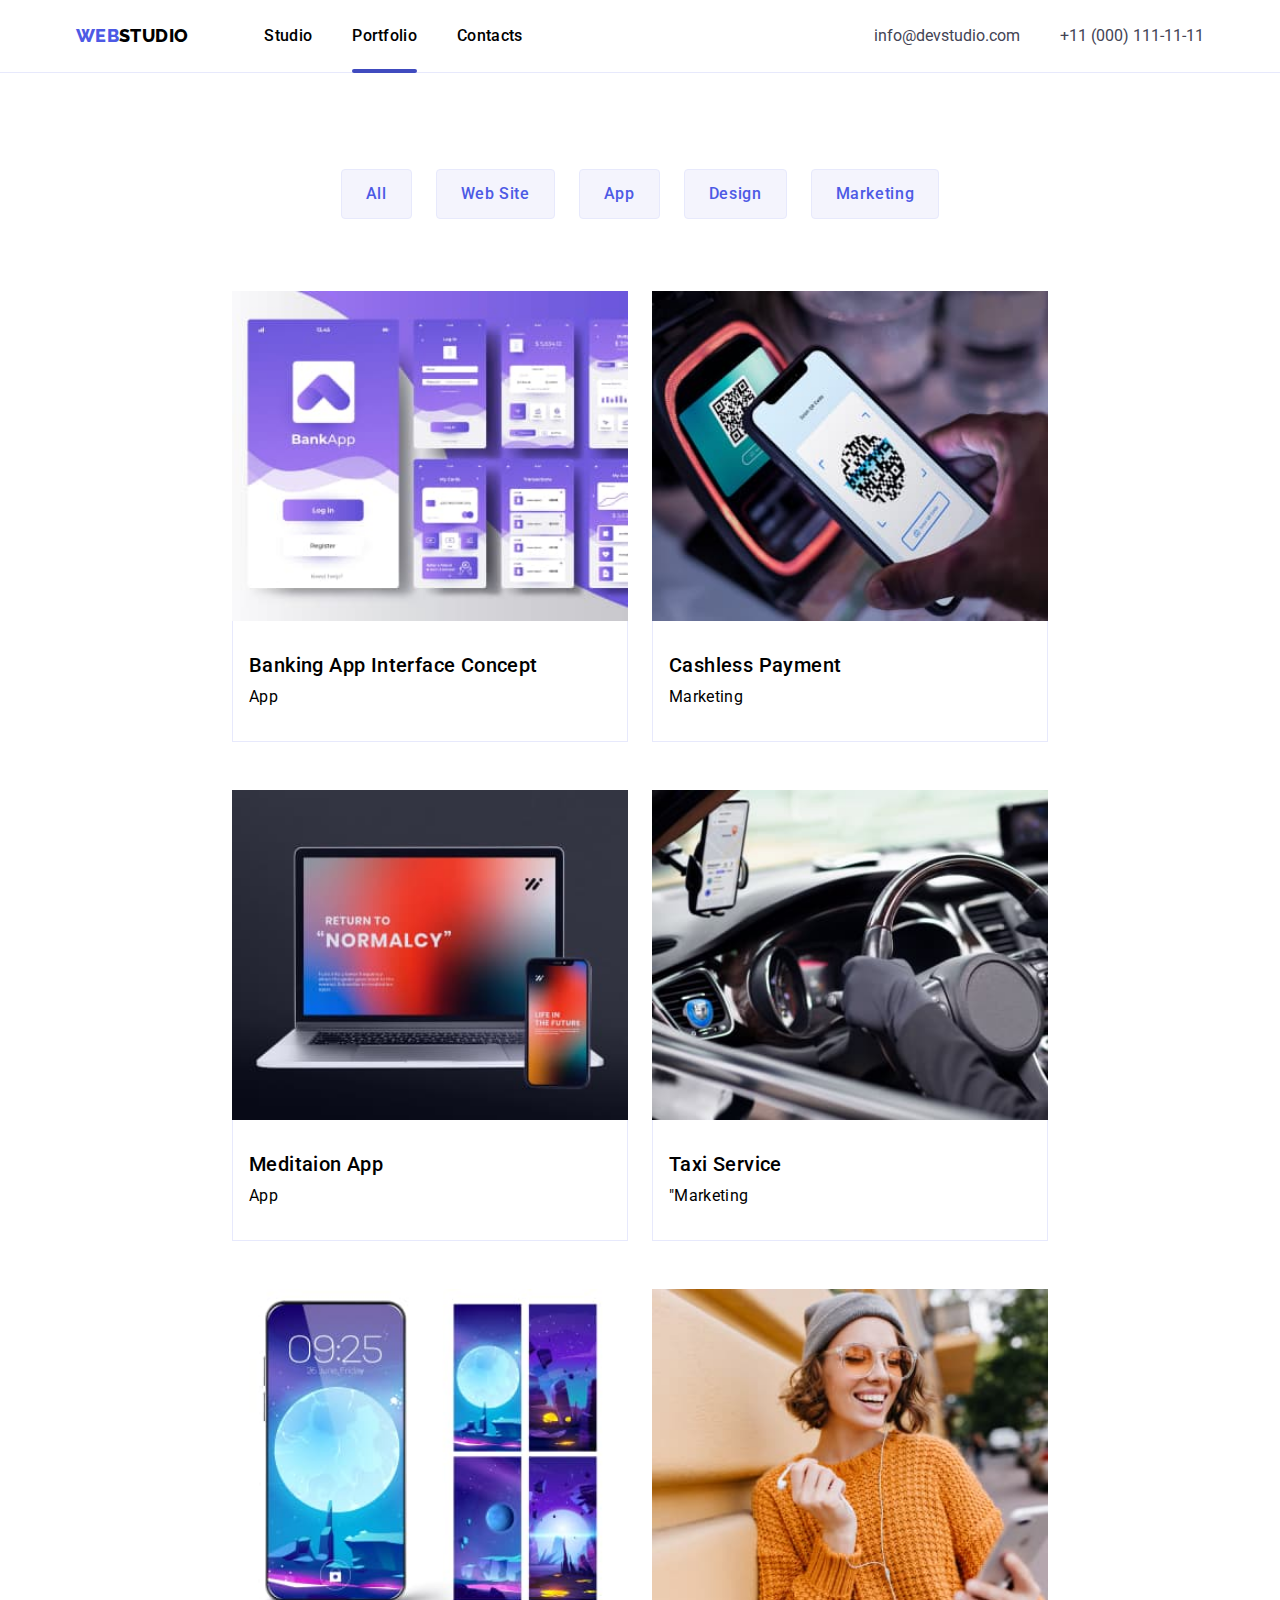
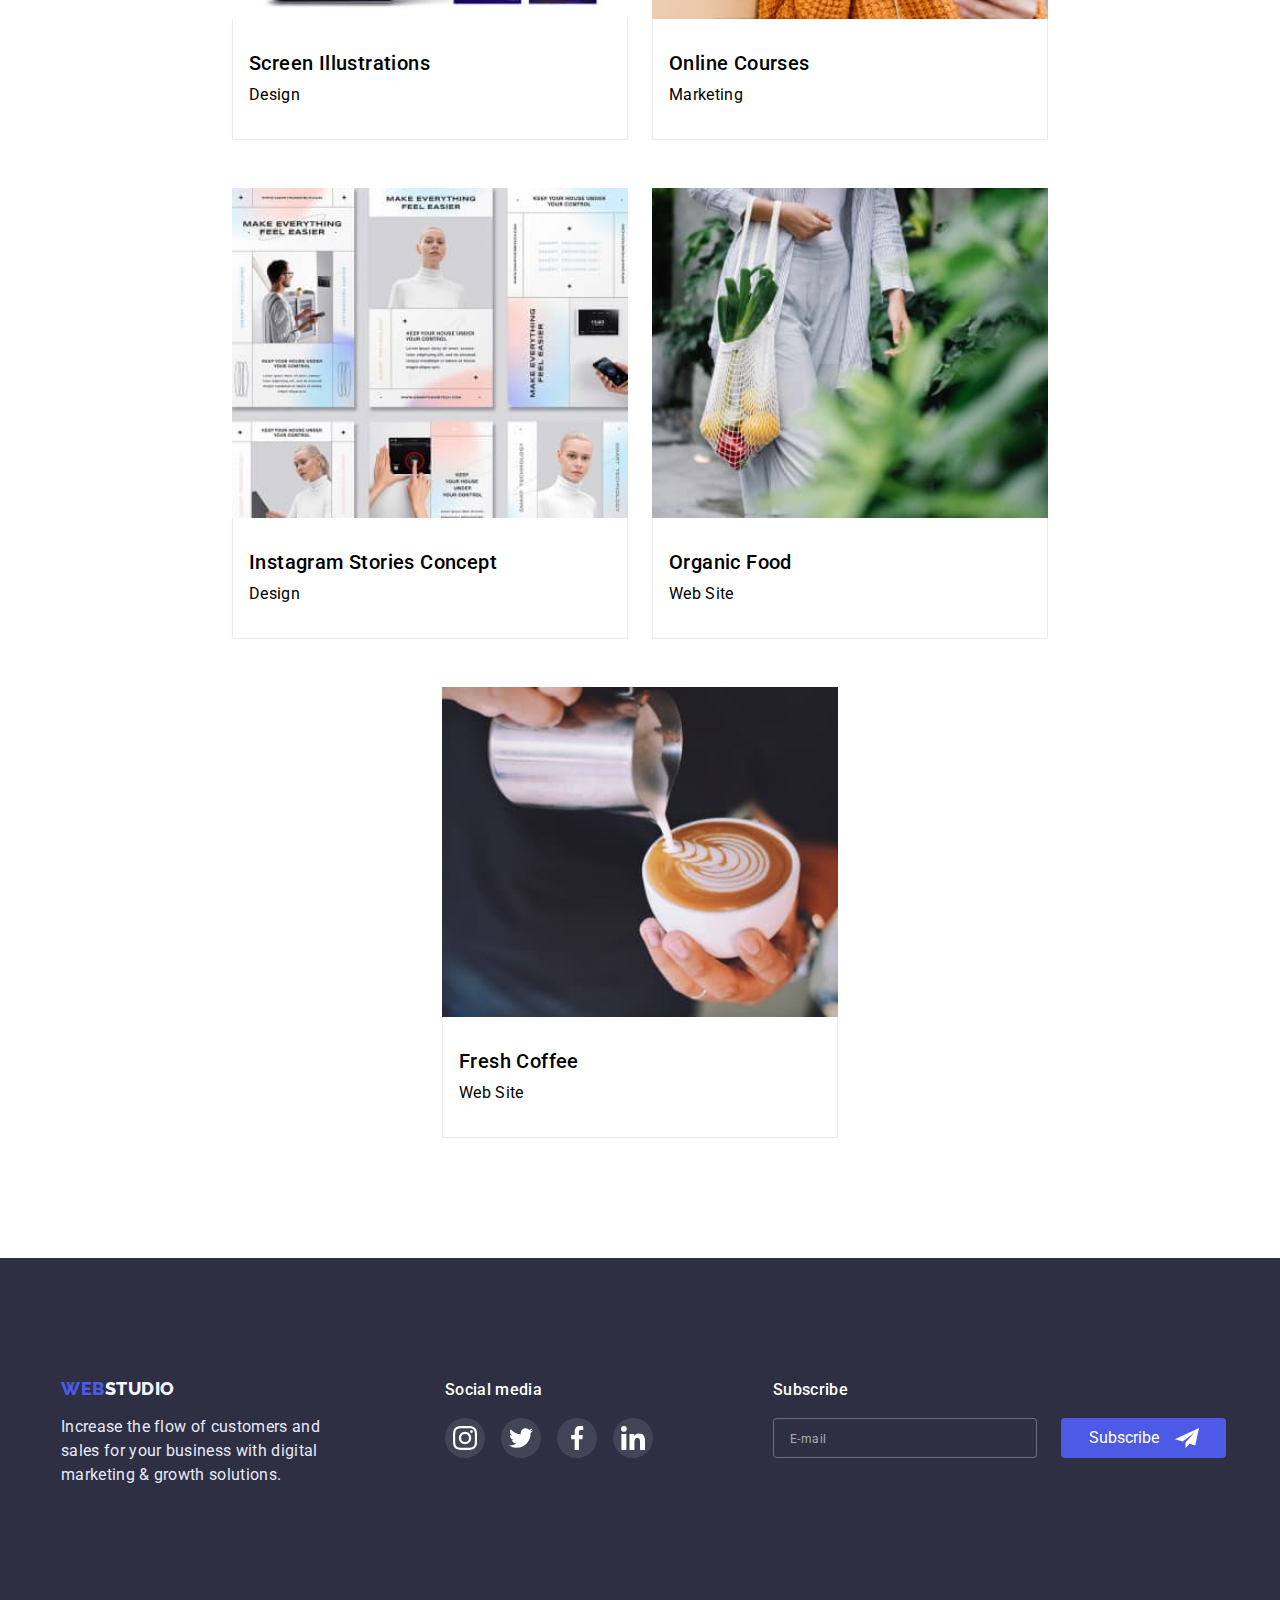
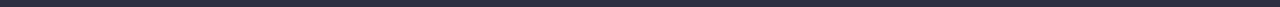
==== portfolio.html @ 630d1b1d "main" ====
<!DOCTYPE html>
<html lang="en">
  <head>
    <meta charset="UTF-8" />
    <meta http-equiv="X-UA-Compatible" content="IE=edge" />
    <meta name="viewport" content="width=device-width, initial-scale=1.0" />
    <title>Portfolio</title>
    <link rel="preconnect" href="https://fonts.googleapis.com" />
    <link rel="preconnect" href="https://fonts.gstatic.com" crossorigin />
    <link
      href="https://fonts.googleapis.com/css2?family=Raleway:wght@800&family=Roboto:wght@400;500;700;900&display=swap"
      rel="stylesheet"
    />
    <link
      rel="stylesheet"
      href="https://cdnjs.cloudflare.com/ajax/libs/modern-normalize/1.1.0/modern-normalize.min.css"
    />
    <link rel="stylesheet" href="./css/styles.css" />
    <link rel="stylesheet" href="./css/mobile.css" />
    <link rel="stylesheet" href="./css/tablet.css" />
    <link rel="stylesheet" href="./css/desktop.css" />
  </head>
  <body>
    <header class="header">
      <div class="header-container container">
        <nav class="header-navigation">
          <a class="header-logo link" href="./index.html"
            ><span class="header-logo-website">Web</span>Studio</a
          >
          <ul class="header-list list">
            <li class="header-item">
              <a class="header-link link" href="./index.html">Studio</a>
            </li>
            <li class="header-item">
              <a class="header-link link current" href="./portfolio.html"
                >Portfolio</a
              >
            </li>
            <li class="header-item">
              <a class="header-link link" href="">Contacts</a>
            </li>
          </ul>
        </nav>
        <address class="header-adress">
          <ul class="adress-list list">
            <li class="adress-item">
              <a class="adress-link link" href="mailto:info@devstudio.com"
                >info@devstudio.com</a
              >
            </li>
            <li class="adress-item">
              <a class="adress-link link" href="tel:+110001111111"
                >+11 (000) 111-11-11</a
              >
            </li>
          </ul>
        </address>
        <button type="button" data-menu-open class="menu-open">
          <svg class="menu-open-icon" width="32" height="22">
            <use href="./images/icons.svg#icon-open-menu"></use>
          </svg>
        </button>
      </div>
      <div class="mobmenu is-hidden" data-menu>
        <div class="container">
          <div>
            <button type="button" data-menu-close class="menu-close">
              <svg class="modal-close-icon" width="8" height="8">
                <use href="./images/icons.svg#icon-close-button"></use>
              </svg>
            </button>
            <ul class="mobmenu-list list">
              <li class="mobmenu-item">
                <a class="mobmenu-link link current" href="./index.html"
                  >Studio</a
                >
              </li>
              <li class="mobmenu-item">
                <a class="mobmenu-link link" href="./portfolio.html"
                  >Portfolio</a
                >
              </li>
              <li class="mobmenu-item">
                <a class="mobmenu-link link" href="">Contacts</a>
              </li>
            </ul>
          </div>
          <div>
            <ul class="mobmenu-adress-list list">
              <li class="mobmenu-tel-item">
                <a class="mobmenu-tel-link link" href="tel:+110001111111"
                  >+11 (000) 111-11-11</a
                >
              </li>
              <li class="mobmenu-email-item">
                <a
                  class="mobmenu-email-link link"
                  href="mailto:info@devstudio.com"
                  >info@devstudio.com</a
                >
              </li>
            </ul>
            <ul class="mobmenu-soc-list list">
              <li class="mobmenu-soc-item">
                <a href="" class="mobmenu-soc-link link">
                  <svg class="mobmenu-soc-icon" width="24" height="24">
                    <use href="./images/icons.svg#icon-instagram"></use>
                  </svg>
                </a>
              </li>
              <li class="mobmenu-soc-item">
                <a href="" class="mobmenu-soc-link link">
                  <svg class="mobmenu-soc-icon" width="24" height="24">
                    <use href="./images/icons.svg#icon-twitter"></use>
                  </svg>
                </a>
              </li>
              <li class="mobmenu-soc-item">
                <a href="" class="mobmenu-soc-link link">
                  <svg class="mobmenu-soc-icon" width="24" height="24">
                    <use href="./images/icons.svg#icon-facebook"></use>
                  </svg>
                </a>
              </li>
              <li class="mobmenu-soc-item">
                <a href="" class="mobmenu-soc-link link">
                  <svg class="mobmenu-soc-icon" width="24" height="24">
                    <use href="./images/icons.svg#icon-linkedin"></use>
                  </svg>
                </a>
              </li>
            </ul>
          </div>
        </div>
      </div>
    </header>

    <main>
      <section class="benefits">
        <div class="container">
          <h1 class="visually-hidden">Benefits</h1>
          <ul class="sort-list list">
            <li class="button-item">
              <button class="sort-btn" type="button">All</button>
            </li>
            <li class="button-item">
              <button class="sort-btn" type="button">Web Site</button>
            </li>
            <li class="button-item">
              <button class="sort-btn" type="button">App</button>
            </li>
            <li class="button-item">
              <button class="sort-btn" type="button">Design</button>
            </li>
            <li class="button-item">
              <button class="sort-btn" type="button">Marketing</button>
            </li>
          </ul>
          <ul class="benefits-list list">
            <li class="benefits-item">
              <a class="benefits-link link" href=""
                ><div class="benefits-wrap">
                  <picture>
                    <source
                      srcset="./images/img-8.jpg 1x, ./images/img-8_2x.jpg 2x"
                      media="(min-width: 1200px)"
                    />
                    <source
                      srcset="
                        ./images/img-8-tab.jpg    1x,
                        ./images/img-8-tab_2x.jpg 2x
                      "
                      media="(min-width: 768px)"
                    />
                    <source
                      srcset="
                        ./images/img-8-mob.jpg    1x,
                        ./images/img-8-mob_2x.jpg 2x
                      "
                      media="(max-width: 767px)"
                    />
                    <img
                      src="./images/img-8-mob.jpg"
                      alt="Banking App"
                      width="396"
                    />
                  </picture>
                  <p class="benefits-cover-text">
                    14 Stylish and User-Friendly App Design Concepts · Task
                    Manager App · Calorie Tracker App · Exotic Fruit Ecommerce
                    App · Cloud Storage App
                  </p>
                </div>
                <div class="benefits-text-container">
                  <h2 class="benefits-subtitle">
                    Banking App Interface Concept
                  </h2>
                  <p class="benefits-text">App</p>
                </div></a
              >
            </li>
            <li class="benefits-item">
              <a class="benefits-link link" href=""
                ><div class="benefits-wrap">
                  <picture>
                    <source
                      srcset="./images/img-9.jpg 1x, ./images/img-9_2x.jpg 2x"
                      media="(min-width: 1200px)"
                    />
                    <source
                      srcset="
                        ./images/img-9-tab.jpg    1x,
                        ./images/img-9-tab_2x.jpg 2x
                      "
                      media="(min-width: 768px)"
                    />
                    <source
                      srcset="
                        ./images/img-9-mob.jpg    1x,
                        ./images/img-9-mob_2x.jpg 2x
                      "
                      media="(max-width: 767px)"
                    />
                    <img
                      src="./images/img-9-mob.jpg"
                      alt="Cashless Payment"
                      width="396"
                    />
                  </picture>
                  <p class="benefits-cover-text">
                    14 Stylish and User-Friendly App Design Concepts · Task
                    Manager App · Calorie Tracker App · Exotic Fruit Ecommerce
                    App · Cloud Storage App
                  </p>
                </div>
                <div class="benefits-text-container">
                  <h2 class="benefits-subtitle">Cashless Payment</h2>
                  <p class="benefits-text">Marketing</p>
                </div></a
              >
            </li>
            <li class="benefits-item">
              <a class="benefits-link link" href=""
                ><div class="benefits-wrap">
                  <picture>
                    <source
                      srcset="./images/img-10.jpg 1x, ./images/img-10_2x.jpg 2x"
                      media="(min-width: 1200px)"
                    />
                    <source
                      srcset="
                        ./images/img-10-tab.jpg    1x,
                        ./images/img-10-tab_2x.jpg 2x
                      "
                      media="(min-width: 768px)"
                    />
                    <source
                      srcset="
                        ./images/img-10-mob.jpg    1x,
                        ./images/img-10-mob_2x.jpg 2x
                      "
                      media="(max-width: 767px)"
                    />
                    <img
                      src="./images/img-10-mob.jpg"
                      alt="Meditaion App"
                      width="396"
                    />
                  </picture>
                  <p class="benefits-cover-text">
                    14 Stylish and User-Friendly App Design Concepts · Task
                    Manager App · Calorie Tracker App · Exotic Fruit Ecommerce
                    App · Cloud Storage App
                  </p>
                </div>
                <div class="benefits-text-container">
                  <h2 class="benefits-subtitle">Meditaion App</h2>
                  <p class="benefits-text">App</p>
                </div></a
              >
            </li>
            <li class="benefits-item">
              <a class="benefits-link link" href=""
                ><div class="benefits-wrap">
                  <picture>
                    <source
                      srcset="./images/img-11.jpg 1x, ./images/img-11_2x.jpg 2x"
                      media="(min-width: 1200px)"
                    />
                    <source
                      srcset="
                        ./images/img-11-tab.jpg    1x,
                        ./images/img-11-tab_2x.jpg 2x
                      "
                      media="(min-width: 768px)"
                    />
                    <source
                      srcset="
                        ./images/img-11-mob.jpg    1x,
                        ./images/img-11-mob_2x.jpg 2x
                      "
                      media="(max-width: 767px)"
                    />
                    <img
                      src="./images/img-11-mob.jpg"
                      alt="Taxi Service"
                      width="396"
                    />
                  </picture>
                  <p class="benefits-cover-text">
                    14 Stylish and User-Friendly App Design Concepts · Task
                    Manager App · Calorie Tracker App · Exotic Fruit Ecommerce
                    App · Cloud Storage App
                  </p>
                </div>
                <div class="benefits-text-container">
                  <h2 class="benefits-subtitle">Taxi Service</h2>
                  <p class="benefits-text">"Marketing</p>
                </div></a
              >
            </li>
            <li class="benefits-item">
              <a class="benefits-link link" href=""
                ><div class="benefits-wrap">
                  <picture>
                    <source
                      srcset="./images/img-12.jpg 1x, ./images/img-12_2x.jpg 2x"
                      media="(min-width: 1200px)"
                    />
                    <source
                      srcset="
                        ./images/img-12-tab.jpg    1x,
                        ./images/img-12-tab_2x.jpg 2x
                      "
                      media="(min-width: 768px)"
                    />
                    <source
                      srcset="
                        ./images/img-12-mob.jpg    1x,
                        ./images/img-12-mob_2x.jpg 2x
                      "
                      media="(max-width: 767px)"
                    />
                    <img
                      src="./images/img-12-mob.jpg"
                      alt="Screen Illustrations"
                      width="396"
                    />
                  </picture>
                  <p class="benefits-cover-text">
                    14 Stylish and User-Friendly App Design Concepts · Task
                    Manager App · Calorie Tracker App · Exotic Fruit Ecommerce
                    App · Cloud Storage App
                  </p>
                </div>
                <div class="benefits-text-container">
                  <h2 class="benefits-subtitle">Screen Illustrations</h2>
                  <p class="benefits-text">Design</p>
                </div></a
              >
            </li>
            <li class="benefits-item">
              <a class="benefits-link link" href=""
                ><div class="benefits-wrap">
                  <picture>
                    <source
                      srcset="./images/img-13.jpg 1x, ./images/img-13_2x.jpg 2x"
                      media="(min-width: 1200px)"
                    />
                    <source
                      srcset="
                        ./images/img-13-tab.jpg    1x,
                        ./images/img-13-tab_2x.jpg 2x
                      "
                      media="(min-width: 768px)"
                    />
                    <source
                      srcset="
                        ./images/img-13-mob.jpg    1x,
                        ./images/img-13-mob_2x.jpg 2x
                      "
                      media="(max-width: 767px)"
                    />
                    <img
                      src="./images/img-13-mob.jpg"
                      alt="Online Courses"
                      width="396"
                    />
                  </picture>
                  <p class="benefits-cover-text">
                    14 Stylish and User-Friendly App Design Concepts · Task
                    Manager App · Calorie Tracker App · Exotic Fruit Ecommerce
                    App · Cloud Storage App
                  </p>
                </div>
                <div class="benefits-text-container">
                  <h2 class="benefits-subtitle">Online Courses</h2>
                  <p class="benefits-text">Marketing</p>
                </div></a
              >
            </li>
            <li class="benefits-item">
              <a class="benefits-link link" href=""
                ><div class="benefits-wrap">
                  <picture>
                    <source
                      srcset="./images/img-14.jpg 1x, ./images/img-14_2x.jpg 2x"
                      media="(min-width: 1200px)"
                    />
                    <source
                      srcset="
                        ./images/img-14-tab.jpg    1x,
                        ./images/img-14-tab_2x.jpg 2x
                      "
                      media="(min-width: 768px)"
                    />
                    <source
                      srcset="
                        ./images/img-14-mob.jpg    1x,
                        ./images/img-14-mob_2x.jpg 2x
                      "
                      media="(max-width: 767px)"
                    />
                    <img
                      src="./images/img-14-mob.jpg"
                      alt="Instagram Stories Concept"
                      width="396"
                    />
                  </picture>
                  <p class="benefits-cover-text">
                    14 Stylish and User-Friendly App Design Concepts · Task
                    Manager App · Calorie Tracker App · Exotic Fruit Ecommerce
                    App · Cloud Storage App
                  </p>
                </div>
                <div class="benefits-text-container">
                  <h2 class="benefits-subtitle">Instagram Stories Concept</h2>
                  <p class="benefits-text">Design</p>
                </div></a
              >
            </li>
            <li class="benefits-item">
              <a class="benefits-link link" href=""
                ><div class="benefits-wrap">
                  <picture>
                    <source
                      srcset="./images/img-15.jpg 1x, ./images/img-15_2x.jpg 2x"
                      media="(min-width: 1200px)"
                    />
                    <source
                      srcset="
                        ./images/img-15-tab.jpg    1x,
                        ./images/img-15-tab_2x.jpg 2x
                      "
                      media="(min-width: 768px)"
                    />
                    <source
                      srcset="
                        ./images/img-15-mob.jpg    1x,
                        ./images/img-15-mob_2x.jpg 2x
                      "
                      media="(max-width: 767px)"
                    />
                    <img
                      src="./images/img-15-mob.jpg"
                      alt="Organic Food"
                      width="396"
                    />
                  </picture>
                  <p class="benefits-cover-text">
                    14 Stylish and User-Friendly App Design Concepts · Task
                    Manager App · Calorie Tracker App · Exotic Fruit Ecommerce
                    App · Cloud Storage App
                  </p>
                </div>
                <div class="benefits-text-container">
                  <h2 class="benefits-subtitle">Organic Food</h2>
                  <p class="benefits-text">Web Site</p>
                </div></a
              >
            </li>
            <li class="benefits-item">
              <a class="benefits-link link" href=""
                ><div class="benefits-wrap">
                  <picture>
                    <source
                      srcset="./images/img-16.jpg 1x, ./images/img-16_2x.jpg 2x"
                      media="(min-width: 1200px)"
                    />
                    <source
                      srcset="
                        ./images/img-16-tab.jpg    1x,
                        ./images/img-16-tab_2x.jpg 2x
                      "
                      media="(min-width: 768px)"
                    />
                    <source
                      srcset="
                        ./images/img-16-mob.jpg    1x,
                        ./images/img-16-mob_2x.jpg 2x
                      "
                      media="(max-width: 767px)"
                    />
                    <img
                      src="./images/img-16-mob.jpg"
                      alt="Fresh Coffee"
                      width="396"
                    />
                  </picture>
                  <p class="benefits-cover-text">
                    14 Stylish and User-Friendly App Design Concepts · Task
                    Manager App · Calorie Tracker App · Exotic Fruit Ecommerce
                    App · Cloud Storage App
                  </p>
                </div>
                <div class="benefits-text-container">
                  <h2 class="benefits-subtitle">Fresh Coffee</h2>
                  <p class="benefits-text">Web Site</p>
                </div></a
              >
            </li>
          </ul>
        </div>
      </section>
    </main>

    <footer class="footer section">
      <div class="footer-container container">
        <div class="">
          <a class="footer-logo link" href="./index.html"
            ><span class="footer-logo-website">Web</span>Studio</a
          >
          <p class="footer-text">
            Increase the flow of customers and sales for your business with
            digital marketing & growth solutions.
          </p>
        </div>
        <div class="footer-soc">
          <h2 class="footer-soc-title">Social media</h2>
          <ul class="footer-soc-list list">
            <li class="footer-soc-item">
              <a href="" class="footer-soc-link link">
                <svg class="footer-soc-icon" width="24" height="24">
                  <use href="./images/icons.svg#icon-instagram"></use>
                </svg>
              </a>
            </li>
            <li class="footer-soc-item">
              <a href="" class="footer-soc-link link">
                <svg class="footer-soc-icon" width="24" height="24">
                  <use href="./images/icons.svg#icon-twitter"></use>
                </svg>
              </a>
            </li>
            <li class="footer-soc-item">
              <a href="" class="footer-soc-link link">
                <svg class="footer-soc-icon" width="24" height="24">
                  <use href="./images/icons.svg#icon-facebook"></use>
                </svg>
              </a>
            </li>
            <li class="footer-soc-item">
              <a href="" class="footer-soc-link link">
                <svg class="footer-soc-icon" width="24" height="24">
                  <use href="./images/icons.svg#icon-linkedin"></use>
                </svg>
              </a>
            </li>
          </ul>
        </div>
        <div class="footer-subscribe">
          <p class="footer-subscribe-text">Subscribe</p>
          <form>
            <div class="footer-subscibe-wrap">
              <label class="visually-hidden" for=""></label>
              <input
                class="footer-subscribe-input"
                type="email"
                name="subscribe-email"
                placeholder="E-mail"
                required
              />
              <button class="footer-subscibe-btn" type="submit">
                Subscribe<svg
                  class="footer-subscribe-icon"
                  width="24"
                  height="24"
                >
                  <use href="./images/icons.svg#icon-frame"></use>
                </svg>
              </button>
            </div>
          </form>
        </div>
      </div>
    </footer>
    <script src="./js/menu.js"></script>
  </body>
</html>
---- css/styles.css ----
:root {
        --active-color: #404BBF;
        --primary-color: #2E2F42;
        --secondary-color: #434455;
        --text-color: #000;
        --primary-cubic: cubic-bezier(0.4, 0, 0.2, 1);
        --primary-time: 250ms;
        
}

body {
        font-family: 'Roboto', sans-serif;
        color: var(--text-color);
}

ul {
        margin: 0;
        padding: 0;
}

h1,
h2,
h3,
h4,
h5,
h6,
p {
        margin: 0;
}

img {
        display: block;
        max-width: 100%;
        height: auto;
}

.list {
        list-style: none;
}

.link {
        text-decoration: none;
}

.container {
        max-width: 428px; 
        padding: 0 16px;
        margin: 0 auto;
}

.section {
        padding-top: 96px;
        padding-bottom: 96px;
}

.visually-hidden {
        position: absolute;
        white-space: nowrap;
        width: 1px;
        height: 1px;
        overflow: hidden;
        border: 0;
        padding: 0;
        clip: rect(0 0 0 0);
        clip-path: inset(50%);
        margin: -1px;
}

.no-scroll {
        overflow: hidden;
}

/* -----------HEADER---------- */

.header {
        border-bottom: 1px solid #E7E9FC;
}

.header-container {
        display: flex;
        align-items: center;
}

.header-navigation {
        display: flex;
        align-items: center;
        margin-right: auto;
        
}

.header-logo {
        padding-top: 24px;
        padding-bottom: 24px;

        font-family: 'Raleway';
        font-weight: 800;
        font-size: 18px;
        line-height: 1.33;
        letter-spacing: 0.02em;
        text-transform: uppercase;
        color: black;
        transition: color var(--primary-time) var(--primary-cubic);
}

.header-logo:hover,
.header-logo:focus {
        color: var(--active-color);
}
        

.header-logo-website {
        display: inline-block;
        color: #4D5AE5;
}

.current {
        position: relative;
        color: var(--active-color);
}

.header-list {
        display: none;
}

.header-adress {
        display: none;
}

.menu-open {
        width: 32px;
        height: 22px;
        cursor: pointer;
        border: none;
        background-color: #ffffff;
}

.menu-open-icon {
        stroke: var(--primary-color);
}

.mobmenu > .container {
        padding: 0 1px;
}

.mobmenu {
        position: fixed;
        top: 0;
        z-index: 1;
        width: 100%;
        height: 100%;
        padding: 40px 40px;
        background-color: #FFFFFF;
        box-shadow: 0px 2px 1px rgba(46, 47, 66, 0.08), 0px 1px 1px rgba(46, 47, 66, 0.16), 0px 1px 6px rgba(46, 47, 66, 0.08);
        overflow-y: auto;
}

.mobmenu > .container {
        height: 100%;
        display: flex;
        flex-direction: column;
        justify-content: space-between;
}

.menu-close {
        display: flex;
        align-items: center;
        justify-content: center;
        margin-left: auto;
        margin-bottom: 16px;
        width: 24px;
        height: 24px;
        border-radius: 50%; 
        background: #E7E9FC;
        border: 1px solid rgba(0, 0, 0, 0.1);
        cursor: pointer;
}

.modal-close-icon {}

.mobmenu-list {
        margin-bottom: 40px;
}

.mobmenu-item:not(:last-child) {
        margin-bottom: 40px;
}

.mobmenu-link {
        font-weight: 700;
        font-size: 36px;
        line-height: 1.11;
        letter-spacing: 0.02em;
        text-transform: capitalize;
}

.mobmenu-adress-list {
        margin-bottom: 48px;
}

.mobmenu-tel-item {
        margin-bottom: 40px;
}

.mobmenu-tel-link {
        font-weight: 600;
        font-size: 24px;
        line-height: 1.11;
        text-transform: capitalize;
        color: #4D5AE5;
}

.mobmenu-email-item {}

.mobmenu-email-link {
        font-weight: 500;
        font-size: 20px;
        line-height: 1.2;
        letter-spacing: 0.02em;
        color: var(--secondary-color);
}

.mobmenu-soc-list {
        display: flex;
        justify-content: space-between;
        gap: 30px;
}

.mobmenu-soc-item {
        width: 40px;
        height: 40px;
}

.mobmenu-soc-link {
        width: 100%;
        height: 100%;
        border-radius: 50%;
        display: flex;
        justify-content: center;
        align-items: center;
        background-color: #4D5AE5;
        transition: background-color var(--primary-time) var(--primary-cubic);
}

.mobmenu-soc-link:hover,
.tmobmenu-soc-link:focus {
        background-color: var(--active-color);
}

.mobmenu-soc-icon {
        fill: #fff;
}


/* --------HERO------- */

.hero {
        background-color: var(--primary-color);
        text-align: center;
        padding: 112px 0;
}

.bg-image {
        max-width: 428px;
        height: auto;
        margin: 0 auto;
        background-image: linear-gradient(rgba(46, 47, 66, 0.7), rgba(46, 47, 66, 0.7)), url(../images/hero-bg-mob.jpg);
        background-repeat: no-repeat;
        background-position: center;
        background-size: cover;
}

@media (min-device-pixel-ratio: 2),
(min-resolution: 192dpi),
(min-resolution: 2dppx) {
.bg-image {
        background-image: linear-gradient(rgba(46, 47, 66, 0.7), rgba(46, 47, 66, 0.7)), url(../images/hero-bg-mob2x.jpg);
        }
}

.hero-title {
        display: inline-block;
        margin-bottom: 72px;

        width: 280px;
        font-weight: 700;
        font-size: 28px;
        line-height: 1.11;
        text-align: center;
        letter-spacing: 0.02em;
        color: #FFFFFF;
}

.container-hero-button {
}

.hero-btn {
        display: inline-block;
        border-radius: 4px;
        padding: 16px 32px;
        

        font-family: inherit;
        font-weight: 500;
        font-size: 16px;
        line-height: 1.5;
        letter-spacing: 0.04em;
        color: #FFFFFF;
        background-color: #4D5AE5;
        border: none;
        cursor: pointer;
        transition: background-color var(--primary-time) var(--primary-cubic);
}

.hero-btn:hover,
.hero-btn:focus {
        background-color: var(--active-color);
}

/* ---------FUTURES--------- */

.futures {}



.futures-list {
        display: flex;
        flex-direction: column;
        gap: 24px;
}

.futures-item {
}

.futures-link {
        display: none;
}

.futures-subtitle {
        font-weight: 700;
        font-size: 36px;
        line-height: 1.11;
        letter-spacing: 0.02em;
        text-align: center;
}

.futures-text {
        margin-top: 8px;

        font-weight: 500;
        font-size: 16px;
        line-height: 1.5;
        letter-spacing: 0.02em;
        color: var(--secondary-color);
}

/* -------------DOING-------------- */

.doing {
        display: none;
}


/* ---------------TEAM-------------- */

.team {
        background-color: #F4F4FD;
}

.team-title {
        margin-bottom: 72px;

        font-size: 36px;
        line-height: 1.11;
        text-align: center;
        letter-spacing: 0.02em;
        text-transform: capitalize;
}

.team-list {
        display: flex;
        flex-wrap: wrap;
        row-gap: 72px;
        column-gap: 24px;
        justify-content: center;
}

.team-item {
        box-shadow: 0px 1px 6px rgba(46, 47, 66, 0.08), 0px 1px 1px rgba(46, 47, 66, 0.16), 0px 2px 1px rgba(46, 47, 66, 0.08);
        border-radius: 0px 0px 4px 4px;
}

.team-container {
        padding-top: 32px;
        padding-bottom: 32px;

        background-color: #fff;
}

.team-subtitle {
        margin-bottom: 8px;

        font-weight: 500;
        font-size: 20px;
        line-height: 1.2;
        text-align: center;
        letter-spacing: 0.02em;
}



.team-text {
        margin-bottom: 8px;
        font-size: 16px;
        line-height: 1.5;
        text-align: center;
        letter-spacing: 0.02em;
        color: var(--secondary-color);
}
.team-soc-list {
        display: flex;
        justify-content: center;
        gap: 24px;
}

.team-soc-item {
        width: 40px;
        height: 40px;
}

.team-soc-link {
        width: 100%;
        height: 100%;
        border-radius: 50%;
        display: flex;
        justify-content: center;
        align-items: center;
        background-color: #4D5AE5;
        transition: background-color var(--primary-time) var(--primary-cubic);
}

.team-soc-link:hover,
.team-soc-link:focus {
        background-color: var(--active-color);
}

.team-soc-icon {
        fill: #fff;
}

/* -------------CUSTOMERS------------- */

.customers {

}

.customers-title {
        margin-bottom: 72px;

        font-size: 36px;
        line-height: 1.11;
        text-align: center;
        letter-spacing: 0.02em;
        text-transform: capitalize;
}

.customers-list {
        display: flex;
        justify-content: center;
        flex-wrap: wrap;
        row-gap: 72px;
        column-gap: 16px;
}

.customers-item {
        width: 190px;
        height: 88px;
}

.customers-link {
        width: 100%;
        height: 100%;
        border: 1px solid #8E8F99;
        border-radius: 4px;
        display: flex;
        justify-content: center;
        align-items: center;
        color: #8E8F99;
        transition: border-color var(--primary-time) var(--primary-cubic), color var(--primary-time) var(--primary-cubic);
}

.customers-icon {
        fill: currentColor;

}
.customers-link:hover,
.customers-link:focus {
        border-color: var(--active-color);
        color: var(--active-color);
}


/* -------------BENEFITS-------------- */

.benefits {
        padding: 48px 0;
}

.sort-list {
        display: flex;
        /* margin-left: auto;
        margin-right: auto; */
        margin-bottom: 48px;
        align-items: center;
        justify-content: flex-start;
        flex-wrap: wrap;
        gap: 24px;
}

.button-item {
        display: block;
}

.sort-btn {
        display: inline-block;
        padding: 12px 24px;
        border: 1px solid #E7E9FC;
        border-radius: 4px;

        font-family: inherit;
        font-weight: 500;
        font-size: 16px;
        line-height: 1.5;
        align-items: center;
        text-align: center;
        letter-spacing: 0.04em;
        color: #4D5AE5;
        background-color: #F4F4FD;
        cursor: pointer;
        transition: background-color var(--primary-time) var(--primary-cubic), color var(--primary-time) var(--primary-cubic), box-shadow var(--primary-time) var(--primary-cubic);
}


.sort-btn:hover,
.sort-btn:focus {
        border-color:#4D5AE5 ;
        color: #FFFFFF;
        background-color: var(--active-color);
        box-shadow: 0px 3px 1px rgba(0, 0, 0, 0.1), 0px 2px 1px rgba(0, 0, 0, 0.08), 0px 2px 2px rgba(0, 0, 0, 0.12);
}

.benefits-list {
        display: flex;
        flex-wrap: wrap;
        justify-content: center;
        gap: 48px 24px;
}

.benefits-item {
        display: block;
}

.benefits-link:hover .benefits-cover-text,
.benefits-link:focus .benefits-cover-text {
        transform: translateY(0);
}

.benefits-wrap {
        position: relative;
        overflow: hidden;
}

.benefits-link {
        display: block;
        transition: box-shadow var(--primary-time) var(--primary-cubic);
}

.benefits-link:hover {
        box-shadow: 0px 1px 6px rgba(46, 47, 66, 0.08), 0px 1px 1px rgba(46, 47, 66, 0.16), 0px 2px 1px rgba(46, 47, 66, 0.08);
}

.benefits-cover-text {
        position: absolute;
        top: 0;
        padding: 40px 32px;
        font-size: 16px;
        line-height: 1.5;
        letter-spacing: 0.02em;
        color: #F4F4FD;
        background-color: #4D5AE5;
        height: 100%;
        transform: translateY(100%);
        transition: transform var(--primary-time) var(--primary-cubic);
}

.benefits-text-container{
        padding: 32px 16px;
        border: 1px solid #E7E9FC;
        border-top: none;
}

.benefits-subtitle {
        margin-bottom: 8px;
        font-weight: 500;
        font-size: 20px;
        line-height: 1.2;
        letter-spacing: 0.02em;
        color: var(--text-color);
}

.benefits-text {
        font-size: 16px;
        line-height: 1.5;
        letter-spacing: 0.02em;
        color: var(--text-color);
}

/* ----------FOOTER---------- */

.footer {
        background-color: var(--primary-color);
}

.footer-container {
        display: flex;
        flex-direction: column;
        gap: 72px;
        align-items: center;
}

.footer-logo {
        margin-bottom: 16px;
        font-family: 'Raleway';
        font-weight: 800;
        font-size: 18px;
        line-height: 1.17;
        display: flex;
        align-items: center;
        letter-spacing: 0.03em;
        text-transform: uppercase;
        color: #F4F4FD;
        justify-content: center;
}

.footer-logo-website {
        color: #4D5AE5;
}

.footer-text {
        width: 264px;
        font-size: 16px;
        line-height: 1.5;
        letter-spacing: 0.02em;
        color: #E7E9FC;
}

.footer-soc {
        width: 208px;
}

.footer-soc-title {
        margin-bottom: 16px;

        font-weight: 500;
        font-size: 16px;
        line-height: 1.5;
        letter-spacing: 0.02em;
        text-align: left;
        color: #FFFFFF;
        text-align: center;
}

.footer-soc-list {
        display: flex;
        justify-content: center;
        gap: 16px;
}

.footer-soc-item {
        width: 40px;
        height: 40px;
}

.footer-soc-link {
        display: block;
        width: 100%;
        height: 100%;
        border-radius: 50%;
        display: flex;
        justify-content: center;
        align-items: center;
        background-color: rgba(255, 255, 255, 0.1);
        transition: background-color var(--primary-time) var(--primary-cubic);
}

.footer-soc-link:hover,
.footer-soc-link:focus {
        background-color: #31D0AA;
}

.footer-soc-icon {
        fill: #fff;      
}

.footer-subscribe {}

.footer-subscribe-text {
        font-weight: 500;
        font-size: 16px;
        line-height: 1.5;
        letter-spacing: 0.02em;
        color: #FFFFFF;
        margin-bottom: 16px;
        text-align: center;
}

.footer-subscibe-wrap {
        display: flex;
        flex-direction: column;
        justify-content: center;
        gap: 16px;
}

.footer-subscribe-input {
        width: 280px;
        height: 40px;
        padding: 8px 16px;
        outline: transparent;
        border: 1px solid rgba(255, 255, 255, 0.3);
        border-radius: 4px;
        background-color: var(--primary-color);
        color: #FFFFFF;
}

.footer-subscribe-input::placeholder {
        font-size: 12px;
        line-height: 2;
        letter-spacing: 0.04em;
        color: rgba(255, 255, 255, 0.6);
}

.footer-subscibe-btn {
        display: flex;
        width: 165px;
        height: 40px;
        padding: 8px 24px;
        margin: 0 auto;
        justify-content: center;
        align-items: center;
        gap: 16px;
        font-family: inherit;
        background: #4D5AE5;
        color: #FFFFFF;
        border-radius: 4px;
        border: none;
        cursor: pointer;
        transition: background-color var(--primary-time) var(--primary-cubic);
}

.footer-subscibe-btn:hover,
.footer-subscibe-btn:focus {
        background-color: var(--active-color);
}

.footer-subscribe-icon {
        fill: #FFFFFF;
}

.backdrop {
        position: fixed;
        top: 0;
        width: 100%;
        height: 100%;
        background-color: rgba(25, 28, 38, 0.65);
        transition: opacity var(--primary-time) var(--primary-cubic), visibility var(--primary-time) var(--primary-cubic);
}

.modal {
        position: absolute;
        top: 50%;
        left: 50%;
        transform: translate(-50%, -50%) scale(1);
        width: 280px;
        padding: 24px 10px;
        min-height: 576px;
        background-color: #FCFCFC;
        box-shadow: 0px 1px 1px rgba(0, 0, 0, 0.14), 0px 1px 3px rgba(0, 0, 0, 0.12), 0px 2px 1px rgba(0, 0, 0, 0.2);
        border-radius: 4px;
        transition: transform var(--primary-time) var(--primary-cubic);
}

.backdrop.is-hidden .modal {
        transform: translate(-50%, -50%) scale(0);
}

.modal-close {
        width: 24px;
        height: 24px;
        background: #E7E9FC;
        border: 1px solid rgba(0, 0, 0, 0.1);
        border-radius: 50%;
        display: flex;
        align-items: center;
        justify-content: center;
        margin-left: auto;
        margin-bottom: 24px;
        cursor: pointer;
}
.is-hidden {
        opacity: 0;
        visibility: hidden;
        pointer-events: none;
}

.modal-field {
        margin-bottom: 8px;
}

.modal-title {
        font-weight: 500;
        font-size: 12px;
        line-height: 1.5;
        text-align: center;
        letter-spacing: 0.02em;
        color: var(--primary-color);
        margin-bottom: 16px;
}

.modal-input {
        width: 100%;
        height: 40px;
        border: 1px solid rgba(33, 33, 33, 0.2);
        border-radius: 4px;
        background-color: transparent;
        padding-left: 38px;
        outline: transparent;
        transition: border-color var(--primary-time) var(--primary-cubic), fill var(--primary-time) var(--primary-cubic);
}

.modal-input:focus {
        border-color: #4D5AE5;
}

.modal-input:focus + .modal-icon {
        fill: #4D5AE5;
}

.input-text {
        display: inline-block;
        margin-bottom: 4px;
        font-size: 12px;
        line-height: 1.33;
        letter-spacing: 0.04em;
        color: #8E8F99;
}

.input-wrap {
        position: relative;
}

.modal-icon {
        position: absolute;
        left: 10px;
        top: 50%;
        transform: translateY(-50%);
}

.modal-message {
        width: 100%;
        height: 120px;
        border: 1px solid rgba(33, 33, 33, 0.2);
        border-radius: 4px;
        padding: 8px 16px;
        resize: none;
        outline: transparent;
        transition: border-color var(--primary-time) var(--primary-cubic);
}

.modal-message:focus {
        border-color: #4D5AE5;
}

.modal-message::placeholder {
        font-size: 12px;
        line-height: 1.33;
        letter-spacing: 0.04em;
        color: rgba(117, 117, 117, 0.5);
}

.check-text {
        display: flex;
        font-size: 12px;
        line-height: 1.33;
        letter-spacing: 0.04em;
        color: #757575;
}

.check-secondary-text {
        color: var(--active-color);
        text-decoration: underline;
}

/* .check-text span {
        width: 16px;
        height: 16px;
        border: 1.25px solid var(--primary-color);
        border-radius: 2px;
        margin-right: 8px;
        display: flex;
        align-items: center;
        justify-content: center;
        fill: transparent;
}

.input-check:checked + .check-text span {
        background-color: var(--active-color);
        border: none;
        fill: #F4F4FD;
} */

.check-text::before {
        content: '';
        width: 16px;
        height: 16px;
        border: 1.25px solid var(--primary-color);
        border-radius: 2px;
        margin-right: 8px;
}

.input-check:checked + .check-text::before {
        background-color: var(--active-color);
        border: none;
        background-image: url(../images/check.svg);
        background-repeat: no-repeat;
        background-position: center;
        transition: border-color var(--primary-time) var(--primary-cubic);

}

.input-check:focus + .check-text::before {
        border-color: var(--active-color)
}

.submit-btn {
        display: block;
        width: 169px;
        height: 56px;
        padding: 16px 32px;
        margin-top: 24px;
        margin-left: auto;
        margin-right: auto;
        font-family: inherit;
        font-weight: 500;
        font-size: 16px;
        line-height: 1.5;
        color: #FFFFFF;
        background: #4D5AE5;
        box-shadow: 0px 4px 4px rgba(0, 0, 0, 0.15);
        border-radius: 4px;
        border: none;
        cursor: pointer;
        transition: background-color var(--primary-time) var(--primary-cubic);
}

.submit-btn:hover,
.submit-btn:focus {
        background-color: var(--active-color);
}
---- css/mobile.css ----
@media screen and (min-width: 480px) {
    .container {
        max-width: 428px;
    }

    .hero-title {
        width: 320px;
        font-size: 36px;
    }

    .footer-subscribe-input {
        width: 396px;
    }

    .mobmenu-tel-link {
        font-size: 36px;
    }

    .mobmenu-soc-list {
        display: flex;
        gap: 56px;
    }

    .modal {
        width: 392px;
        padding: 24px 16px;   
    }

    .modal-title {
        font-size: 16px;
    }
}
---- css/tablet.css ----
@media screen and (min-width: 768px) {
    .container {
        max-width: 768px;

    }

    .section {
        padding: 96px 0 96px;
    }

    .header-logo {
        margin-right: 120px;
    }

    .header-list {
        display: flex;
    
    
        }
    
    .header-item:not(:last-child) {
        margin-right: 40px;
        }
    
    .header-link {
        padding-top: 24px;
        padding-bottom: 24px;
    
        font-weight: 500;
        font-size: 16px;
        line-height: 1.5;
        letter-spacing: 0.02em;
        color: black;
        transition: color var(--primary-time) var(--primary-cubic);
    
    
        }
    
    .header-link:hover,
    .header-link:focus {
        color: var(--active-color);
        }
    
    
    .current::after {
        position: absolute;
        content: '';
        display: block;
        width: 100%;
        height: 4px;
        bottom: -4px;
        border-radius: 2px;
    
        background-color: var(--active-color);
        }
    
    .header-adress {
        display: flex;
        }
    
    .adress-list {
        display: flex;
        flex-direction: column;
        gap: 4px;
        margin-left: auto;
        }
    
    /* .adress-item:not(:last-child) {
        margin-right: 40px;
        } */
    
    .adress-link {
        font-family: 'Roboto';
        font-style: normal;
        font-weight: 400;
        font-size: 12px;
        line-height: 1.33;
        color: var(--secondary-color);
        transition: color var(--primary-time) var(--primary-cubic);
        }
    
    .adress-link:hover,
    .adress-link:focus {
        color: var(--active-color);
        }

    .menu-open {
        display: none;
    }

    .hero {
        padding: 110px 0;
    }

    .hero-title {
        margin-bottom: 40px;

        width: 496px;
        font-weight: 700;
        font-size: 56px;
        line-height: 1.07;
    }

    .bg-image {
        background-image: linear-gradient(rgba(46, 47, 66, 0.7), rgba(46, 47, 66, 0.7)), url(../images/hero-bg-tab.jpg);
        max-width: 768px;
    }

    @media (min-device-pixel-ratio: 2),
        (min-resolution: 192dpi),
        (min-resolution: 2dppx) {
    .bg-image {
        background-image: linear-gradient(rgba(46, 47, 66, 0.7), rgba(46, 47, 66, 0.7)), url(../images/hero-bg-tab2x.jpg);
            }
        }

    /* .team-item {
        width: calc((100%-24px) / 2);
        } */

    .futures-subtitle {
        text-align: left;
}

    .futures-list {
        display: flex;
        flex-direction: row;
        flex-wrap: wrap;
    }

    .futures-item {
        width: 356px;
    }

    .customers-list {
        display: flex;
        gap: 24px;
        }

    .customers-item {
        width: 168px;
        }

    .footer-container.container {
        padding-left: 108px;
    }

    .footer-container {
        display: flex;
        flex-direction: row;
        flex-wrap: wrap;
        row-gap: 72px;
        column-gap: 24px;
        align-items: flex-start;

    }

    .footer-logo {
        display: flex;
        justify-content: flex-start;
    }

    .footer-soc-title {
        text-align: left;
    }

    .footer-subscribe-text {
        text-align: left;
    }

    .footer-subscibe-wrap {
        display: flex;
        flex-direction: row;
        gap: 24px;
    }

    .footer-subscribe-input {
        width: 264px;   
    }

    .modal {
        width: 408px;
        padding: 24px;
    }
}
---- css/desktop.css ----
@media screen and (min-width: 1200px) {
    .container {
        max-width: 1158px;
        padding: 0 15px;
    }

    .section {
        padding: 120px 0;
    }

    .header-logo {
        margin-right: 76px;
    }

    .adress-list {
        display: flex;
        flex-direction: row;
        gap: 40px;
        margin-right: auto;
        }

    .adress-link {
        font-size: 16px;
        line-height: 1.5;
    }

    .hero {
        padding: 188px 0;
    }

    .hero-title {
        margin-bottom: 48px;
    }

    .bg-image {
        background-image: linear-gradient(rgba(46, 47, 66, 0.7), rgba(46, 47, 66, 0.7)), url(../images/hero-bg.jpg);
        max-width: 1440px;
        }

    @media (min-device-pixel-ratio: 2),
    (min-resolution: 192dpi),
    (min-resolution: 2dppx) {
    .bg-image {
        background-image: linear-gradient(rgba(46, 47, 66, 0.7), rgba(46, 47, 66, 0.7)), url(../images/hero-bg2x.jpg);
                    }
                }
    
    .futures-item {
        width: 264px;
        }

    .futures-link {
        margin-bottom: 8px;
        width: 100%;
        height: 112px;
        border-radius: 4px;
        display: flex;
        justify-content: center;
        align-items: center;
        background-color: #F4F4FD;
                                }
                
    .future-icon {}

    .futures-subtitle {
        font-weight: 500;
        font-size: 20px;
        line-height: 1.2;
        letter-spacing: 0.02em;
        }
    
    .futures-text {
        font-weight: 400;
        }

    .doing {
        display: block;
        }

    .doing.section {
        padding-top: 0;
    }
        
    .doing-title {
        margin-bottom: 72px;
        
        font-size: 36px;
        line-height: 1.11;
        text-align: center;
        letter-spacing: 0.02em;
        text-transform: capitalize;
    }
        
    .doing-list {
        display: flex;
        gap: 24px;
    }

    .benefits {
        padding-top: 96px;
        padding-bottom: 120px;
    }

    .sort-list {
        display: flex;
        margin-left: auto;
        margin-right: auto;
        margin-bottom: 72px;
        align-items: center;
        justify-content: center;
        gap: 24px;
    }

    .footer-container.container {
        padding-left: 0;
    }

    .footer-container {
        display: flex;
        flex-wrap: nowrap;
        align-items: flex-start;
        gap: 120px;
        margin-left: auto;
        margin-right: auto;
    }
        
}
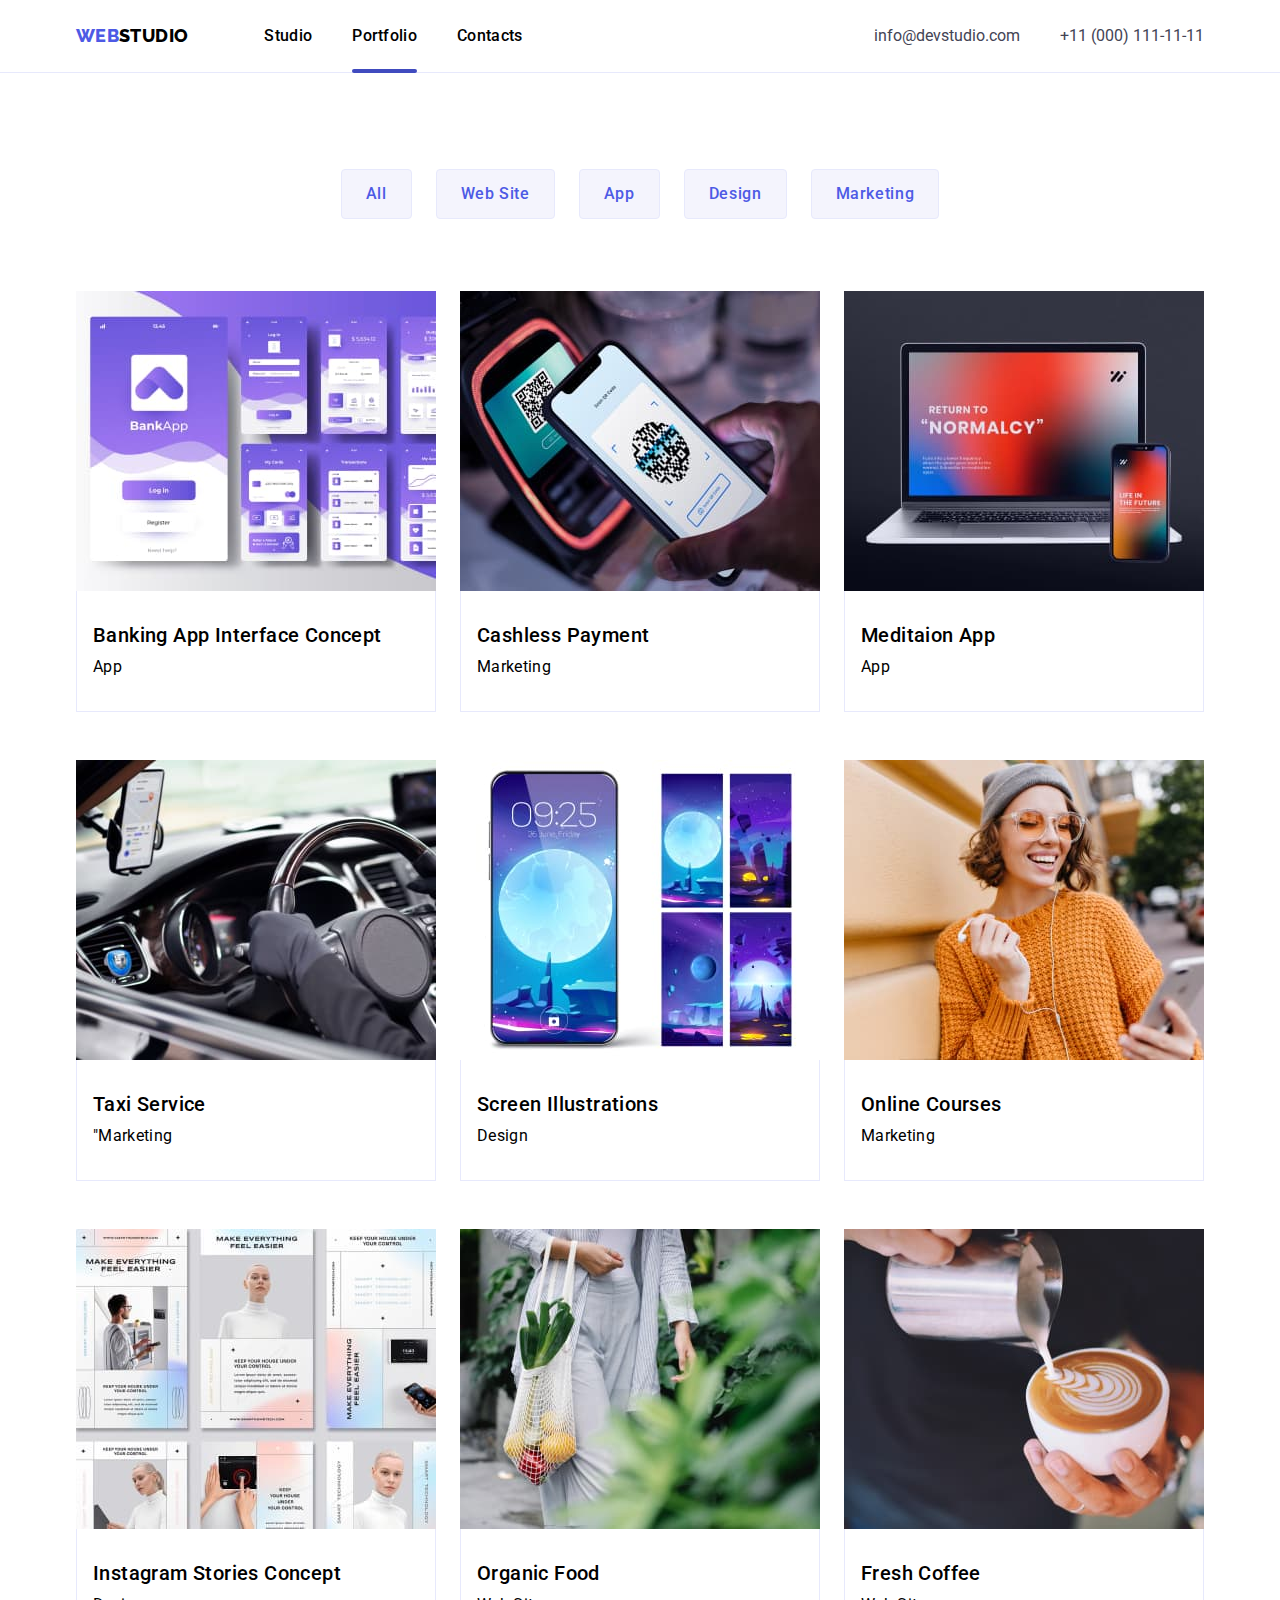
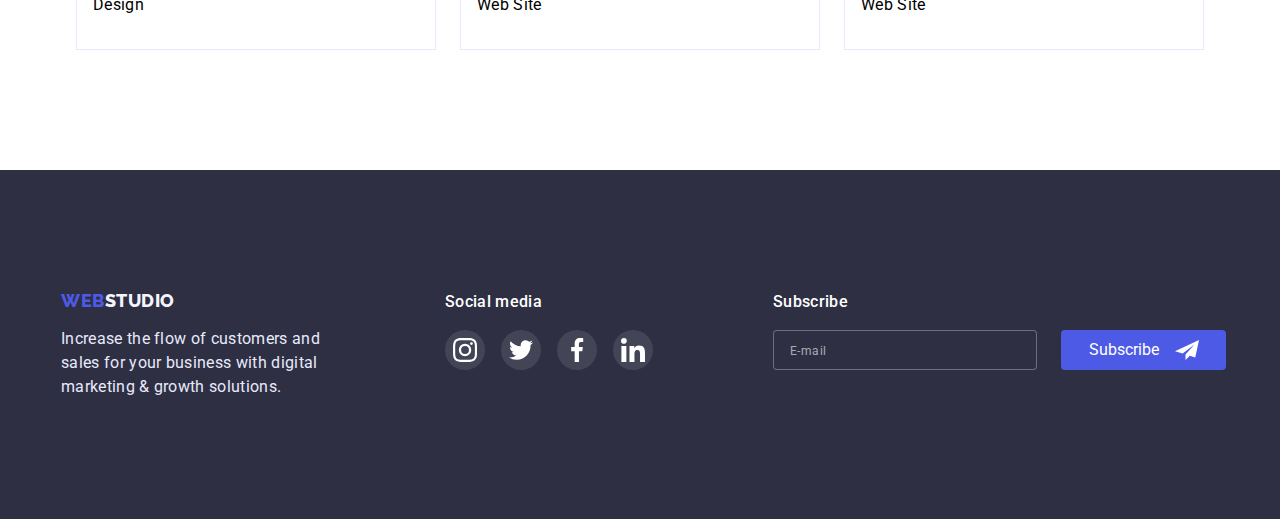
==== commit d817a580: "1" ====
--- a/portfolio.html
+++ b/portfolio.html
@@ -179,11 +179,7 @@
                       "
                       media="(max-width: 767px)"
                     />
-                    <img
-                      src="./images/img-8-mob.jpg"
-                      alt="Banking App"
-                      width="396"
-                    />
+                    <img src="./images/img-8-mob.jpg" alt="Banking App" />
                   </picture>
                   <p class="benefits-cover-text">
                     14 Stylish and User-Friendly App Design Concepts · Task
@@ -221,11 +217,7 @@
                       "
                       media="(max-width: 767px)"
                     />
-                    <img
-                      src="./images/img-9-mob.jpg"
-                      alt="Cashless Payment"
-                      width="396"
-                    />
+                    <img src="./images/img-9-mob.jpg" alt="Cashless Payment" />
                   </picture>
                   <p class="benefits-cover-text">
                     14 Stylish and User-Friendly App Design Concepts · Task
@@ -261,11 +253,7 @@
                       "
                       media="(max-width: 767px)"
                     />
-                    <img
-                      src="./images/img-10-mob.jpg"
-                      alt="Meditaion App"
-                      width="396"
-                    />
+                    <img src="./images/img-10-mob.jpg" alt="Meditaion App" />
                   </picture>
                   <p class="benefits-cover-text">
                     14 Stylish and User-Friendly App Design Concepts · Task
@@ -301,11 +289,7 @@
                       "
                       media="(max-width: 767px)"
                     />
-                    <img
-                      src="./images/img-11-mob.jpg"
-                      alt="Taxi Service"
-                      width="396"
-                    />
+                    <img src="./images/img-11-mob.jpg" alt="Taxi Service" />
                   </picture>
                   <p class="benefits-cover-text">
                     14 Stylish and User-Friendly App Design Concepts · Task
@@ -344,7 +328,6 @@
                     <img
                       src="./images/img-12-mob.jpg"
                       alt="Screen Illustrations"
-                      width="396"
                     />
                   </picture>
                   <p class="benefits-cover-text">
@@ -381,11 +364,7 @@
                       "
                       media="(max-width: 767px)"
                     />
-                    <img
-                      src="./images/img-13-mob.jpg"
-                      alt="Online Courses"
-                      width="396"
-                    />
+                    <img src="./images/img-13-mob.jpg" alt="Online Courses" />
                   </picture>
                   <p class="benefits-cover-text">
                     14 Stylish and User-Friendly App Design Concepts · Task
@@ -424,7 +403,6 @@
                     <img
                       src="./images/img-14-mob.jpg"
                       alt="Instagram Stories Concept"
-                      width="396"
                     />
                   </picture>
                   <p class="benefits-cover-text">
@@ -461,11 +439,7 @@
                       "
                       media="(max-width: 767px)"
                     />
-                    <img
-                      src="./images/img-15-mob.jpg"
-                      alt="Organic Food"
-                      width="396"
-                    />
+                    <img src="./images/img-15-mob.jpg" alt="Organic Food" />
                   </picture>
                   <p class="benefits-cover-text">
                     14 Stylish and User-Friendly App Design Concepts · Task
@@ -501,11 +475,7 @@
                       "
                       media="(max-width: 767px)"
                     />
-                    <img
-                      src="./images/img-16-mob.jpg"
-                      alt="Fresh Coffee"
-                      width="396"
-                    />
+                    <img src="./images/img-16-mob.jpg" alt="Fresh Coffee" />
                   </picture>
                   <p class="benefits-cover-text">
                     14 Stylish and User-Friendly App Design Concepts · Task
